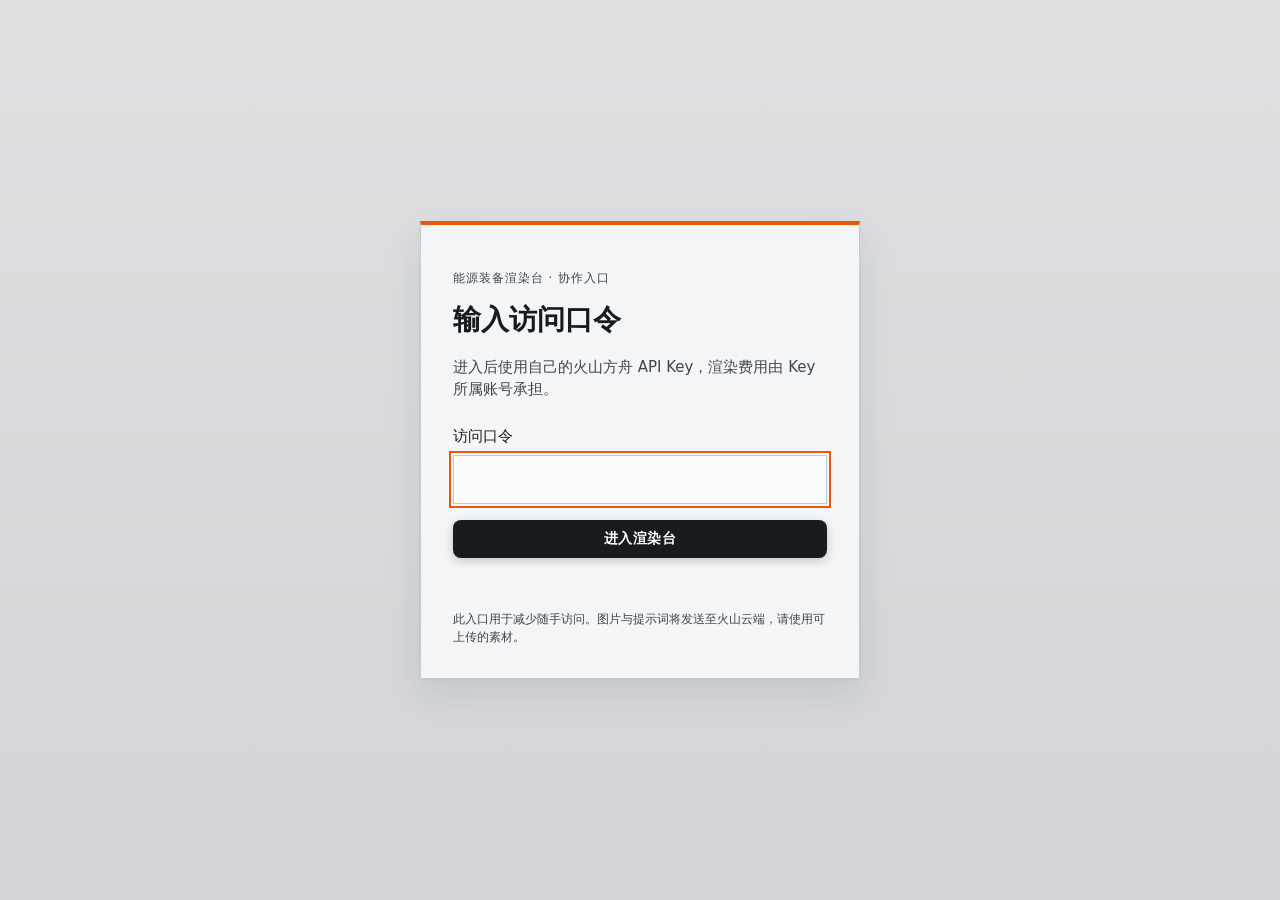
==== index.html @ 20f23c42 "上传区交互修复：主图常驻更换/移除按钮，手动移除后刷新不再自动回填" ====
<!doctype html>
<html lang="zh-CN">
  <head>
    <meta charset="utf-8" />
    <meta name="viewport" content="width=device-width, initial-scale=1" />
    <title>能源装备渲染台</title>
    <link rel="stylesheet" href="./styles.css" />
  <style>body[data-gate="locked"] .console{display:none}</style>
  </head>
  <body data-gate="locked">
    <section class="access-gate" id="accessGate" aria-labelledby="accessTitle">
      <form class="access-card" id="accessForm">
        <p class="access-label">能源装备渲染台 · 协作入口</p>
        <h1 id="accessTitle">输入访问口令</h1>
        <p>进入后使用自己的火山方舟 API Key，渲染费用由 Key 所属账号承担。</p>
        <label for="accessPassword">访问口令</label>
        <input id="accessPassword" type="password" autocomplete="off" required />
        <button id="accessSubmit" class="save-button" type="submit">进入渲染台</button>
        <p id="accessMessage" role="status" aria-live="polite"></p>
        <small>此入口用于减少随手访问。图片与提示词将发送至火山云端，请使用可上传的素材。</small>
      </form>
    </section>
    <div class="console" id="workspace">
      <header class="console-header">
        <div class="brand-text">
          <h1>能源装备工业设计渲染引擎</h1>
          <p class="brand-tagline">Industrial AI Render Console</p>
        </div>
        <div class="header-actions">
          <div class="status">
            <span class="status-dot" id="statusDot"></span>
            <span class="status-text" id="statusText">检测中…</span>
          </div>
          <div class="user-badge" id="userBadge" hidden>
            <span class="user-name" id="userName"></span>
            <button type="button" class="logout-button" id="logoutButton"
              aria-label="退出登录">退出</button>
          </div>
          <button
            class="settings-button"
            id="settingsButton"
            type="button"
            aria-label="设置 API Key 与模型"
            aria-expanded="false"
          >
            <svg class="settings-icon" viewBox="0 0 24 24" fill="none" aria-hidden="true">
              <path d="M12 15.5a3.5 3.5 0 1 0 0-7 3.5 3.5 0 0 0 0 7Z" stroke="currentColor" stroke-width="1.6" stroke-linejoin="round"/>
              <path d="M19.4 15a1.7 1.7 0 0 0 .34 1.87l.06.06a2 2 0 1 1-2.83 2.83l-.06-.06a1.7 1.7 0 0 0-1.87-.34 1.7 1.7 0 0 0-1.03 1.56V21a2 2 0 1 1-4 0v-.09a1.7 1.7 0 0 0-1.11-1.56 1.7 1.7 0 0 0-1.87.34l-.06.06a2 2 0 1 1-2.83-2.83l.06-.06a1.7 1.7 0 0 0 .34-1.87 1.7 1.7 0 0 0-1.56-1.03H3a2 2 0 1 1 0-4h.09a1.7 1.7 0 0 0 1.56-1.11 1.7 1.7 0 0 0-.34-1.87l-.06-.06a2 2 0 1 1 2.83-2.83l.06.06a1.7 1.7 0 0 0 1.87.34h.01a1.7 1.7 0 0 0 1.03-1.56V3a2 2 0 1 1 4 0v.09a1.7 1.7 0 0 0 1.03 1.56 1.7 1.7 0 0 0 1.87-.34l.06-.06a2 2 0 1 1 2.83 2.83l-.06.06a1.7 1.7 0 0 0-.34 1.87v.01a1.7 1.7 0 0 0 1.56 1.03H21a2 2 0 1 1 0 4h-.09a1.7 1.7 0 0 0-1.56 1.03Z" stroke="currentColor" stroke-width="1.5" stroke-linejoin="round"/>
            </svg>
          </button>
        </div>
      </header>

      <section class="settings-panel" id="settingsPanel" hidden aria-label="渲染服务设置">
        <div class="settings-head">
          <h2>渲染服务设置</h2>
          <span id="settingsHint">留空则使用项目 .env 的默认配置</span>
        </div>
        <div class="settings-grid">
          <div class="settings-field">
            <label for="apiKeyInput">API Key</label>
            <div class="key-row">
              <input id="apiKeyInput" type="password" autocomplete="off" spellcheck="false" placeholder="填入后优先使用，留空用 .env" />
              <button type="button" class="key-toggle" id="keyToggle" aria-pressed="false">显示</button>
            </div>
          </div>
          <div class="settings-field">
            <label for="modelSelect">模型</label>
            <select id="modelSelect"></select>
            <p class="settings-note">预设模型开箱即用，下拉选择后默认生效。</p>
          </div>
          <div class="settings-field">
            <label for="customModelInput">自定义模型 ID（可选，填了覆盖下拉）</label>
            <input id="customModelInput" type="text" autocomplete="off" spellcheck="false" placeholder="如 ep-xxxx 或其他模型 ID" />
            <p class="settings-note">任意兼容的模型 ID / 推理接入点可填这里，直接透传给后端。</p>
          </div>
        </div>
        <label class="remember-key" id="rememberKeyRow" hidden>
          <input type="checkbox" id="rememberKey" /> 在此浏览器记住 Key
          <span>默认仅本次页面使用；记住后，同一网站域名下的其他页面代码也可能读取。</span>
        </label>
        <div class="settings-actions">
          <button type="button" class="save-button" id="saveSettings">保存</button>
          <button type="button" class="clear-button" id="clearSettings">清除</button>
          <span class="settings-message" id="settingsMessage"></span>
        </div>
      </section>

      <main class="console-grid">
        <section class="col input-col" aria-label="渲染输入">
          <div class="step">
            <div class="step-head">
              <span class="step-num">1</span>
              <h2>输入模型图</h2>
            </div>
            <div class="dropzone" id="dropzone" tabindex="0" role="button" aria-label="上传模型图">
              <input id="imageInput" type="file" accept="image/png,image/jpeg,image/webp" hidden />
              <img id="previewImage" alt="模型图预览" hidden />
              <div class="dropzone-empty" id="dropzoneEmpty">
                <svg class="dropzone-icon" viewBox="0 0 24 24" fill="none" aria-hidden="true">
                  <path d="M12 16V4m0 0L7 9m5-5 5 5" stroke="currentColor" stroke-width="1.6" stroke-linecap="round" stroke-linejoin="round"/>
                  <path d="M4 15v3a2 2 0 0 0 2 2h12a2 2 0 0 0 2-2v-3" stroke="currentColor" stroke-width="1.6" stroke-linecap="round"/>
                </svg>
                <p id="dropzoneText">拖入 CAD 白模 / 模型截图 / 产品图，或点击选择</p>
                <span class="dropzone-hint">PNG · JPG · WebP · ≤ 50 MB</span>
              </div>
              <div class="dropzone-actions" id="dropzoneActions" hidden>
                <button type="button" class="dropzone-action" id="replaceImage">更换图片</button>
                <button type="button" class="dropzone-action dropzone-action-remove" id="removeImage">移除</button>
              </div>
            </div>
            <p class="input-message" id="inputMessage" hidden></p>

            <div class="ref-gallery" id="galleryStrip" hidden>
              <p class="ref-gallery-title">最近使用<span>点击调入为主图 · 本机自动保留 8 张</span></p>
              <div class="ref-gallery-list" id="galleryList"></div>
            </div>

            <div class="extra-refs">
              <p class="extra-refs-title">附加参考图<span>材质 / 涂装 / 场景气质 · 可选 · 最多 3 张</span></p>
              <div class="extra-ref-dropzone" id="extraRefDropzone" tabindex="0" role="button" aria-label="添加附加参考图">
                <input id="extraRefsInput" type="file" accept="image/png,image/jpeg,image/webp" multiple hidden />
                <svg class="dropzone-icon" viewBox="0 0 24 24" fill="none" aria-hidden="true">
                  <path d="M12 16V4m0 0L7 9m5-5 5 5" stroke="currentColor" stroke-width="1.6" stroke-linecap="round" stroke-linejoin="round"/>
                  <path d="M4 15v3a2 2 0 0 0 2 2h12a2 2 0 0 0 2-2v-3" stroke="currentColor" stroke-width="1.6" stroke-linecap="round"/>
                </svg>
                <p>拖入材质 / 涂装 / 场景参考图，或点击选择</p>
                <span class="dropzone-hint">PNG · JPG · WebP · ≤ 50 MB · 最多 3 张</span>
              </div>
              <div class="extra-refs-list" id="extraRefsList" hidden></div>
              <div class="extra-refs-footer">
                <p class="extra-refs-note">第一张主图是几何权威；附加图只作材质、涂装或场景气质参考，不改变轮廓结构。</p>
                <button type="button" class="extra-refs-clear" id="extraRefsClear" hidden>全部移除</button>
              </div>
            </div>
          </div>

          <div class="step">
            <div class="step-head">
              <span class="step-num">2</span>
              <h2>提示词</h2>
            </div>
            <textarea
              id="prompt"
              rows="4"
              spellcheck="false"
              placeholder="补充你想要的材质、光照或出图风格；留空会使用默认提示词。"
            ></textarea>
            <p class="field-hint">结构比例由系统自动锁定；直接描述想要的材质、光照或场景即可。</p>
            <button type="button" class="avoid-toggle" id="avoidToggle" aria-expanded="false"
              aria-label="展开或收起避免出现的内容">
              避免出现（负面描述，可选）
            </button>
            <div id="avoidPanel" hidden>
              <textarea
                id="avoidPrompt"
                rows="2"
                spellcheck="false"
                placeholder="不希望出现的元素，用顿号分隔。如：人物、车辆、水印花纹、多余的天线、文字标签……"
              ></textarea>
              <p class="field-hint">Seedream 没有独立负向词通道；这里的内容会转成「严格回避」指令并入正向提示词。</p>
            </div>
          </div>
        </section>

        <section class="col output-col" aria-label="渲染与结果">
          <div class="step">
            <div class="step-head">
              <span class="step-num">3</span>
              <h2>渲染</h2>
            </div>
            <div class="quality" id="quality" role="radiogroup" aria-label="输出档位"></div>
            <div class="telemetry" id="telemetry">上传模型图后，按原图比例自动计算输出尺寸</div>
            <div class="render-row">
              <button id="renderButton" class="render-button" type="button" disabled>
                <span class="render-arrow" aria-hidden="true">▶</span>
                <span id="renderLabel">请先上传模型图</span>
              </button>
              <button id="queueAddButton" class="queue-add-button" type="button" disabled
                aria-label="把当前提示词与档位加入批量队列">＋ 加入队列</button>
            </div>
            <div class="queue-strip" id="queueStrip" hidden>
              <p class="queue-title">多变体队列 · 同一张模型图串行出多套方案</p>
              <div class="queue-items" id="queueItems"></div>
              <div class="queue-actions">
                <button id="queueRunButton" class="queue-run-button" type="button" disabled>渲染队列</button>
                <button id="queueClearButton" class="queue-clear-button" type="button" disabled>清空</button>
              </div>
            </div>
          </div>

          <div class="result-block">
            <div class="output-head">
              <h2>渲染结果</h2>
              <span class="job-state" id="jobState">待命</span>
            </div>
            <div class="result" id="resultArea">
              <div class="empty-state">
                <span class="empty-glyph" aria-hidden="true">◫</span>
                <p>结果会显示在这里</p>
                <span>上传模型图，写好提示词，点「开始渲染」；或直接对上传图做局部重绘。</span>
              </div>
            </div>
            <div class="compare-bar" id="compareBar" hidden role="radiogroup" aria-label="结果对比模式">
              <button type="button" data-mode="single" aria-checked="true">单图</button>
              <button type="button" data-mode="slider" aria-checked="false">滑块对比</button>
              <button type="button" data-mode="side" aria-checked="false">并排对比</button>
            </div>
            <div class="result-actions">
              <button id="downloadButton" class="download-button" type="button" hidden>下载图片</button>
              <button id="useAsMainButton" class="download-button use-as-main-button" type="button" hidden
                aria-label="把渲染结果设为新的主图，继续调整后再次渲染">设为主图</button>
              <button id="inpaintButton" class="inpaint-button" type="button"
                aria-label="进入局部重绘模式">🖌 局部重绘</button>
            </div>

            <div class="inpaint-panel" id="inpaintPanel" hidden aria-label="局部重绘">
              <div class="inpaint-toolbar">
                <label class="inpaint-brush-label">笔刷
                  <input type="range" id="inpaintBrush" min="4" max="120" value="28" />
                </label>
                <div class="inpaint-zoom" role="group" aria-label="底图缩放">
                  <button type="button" class="inpaint-tool" id="inpaintZoomOut" aria-label="缩小底图">−</button>
                  <button type="button" class="inpaint-zoom-label" id="inpaintZoomReset" title="恢复适应窗口大小">适应</button>
                  <button type="button" class="inpaint-tool" id="inpaintZoomIn" aria-label="放大底图">＋</button>
                </div>
                <button type="button" class="inpaint-tool" id="inpaintUndo">撤销</button>
                <button type="button" class="inpaint-tool" id="inpaintClear">清空</button>
                <button type="button" class="inpaint-tool" id="inpaintImport">导入蒙版</button>
                <input id="inpaintImportInput" type="file" accept="image/png,image/jpeg,image/webp" hidden />
              </div>
              <div class="inpaint-stage" id="inpaintStage">
                <div class="inpaint-canvas-wrap" id="inpaintWrap">
                  <img id="inpaintBaseImage" alt="局部重绘底图" draggable="false" />
                  <canvas id="inpaintCanvas"></canvas>
                </div>
              </div>
              <p class="field-hint">在图上涂抹要重做的区域（红色半透明），可放大后细涂（Ctrl + 滚轮或工具栏缩放）；
                也可以导入黑白蒙版图（白色 = 重绘区，可用 Krita / PS 绘制导出，尺寸需与底图一致）。
                未涂抹区域保证像素不变。</p>
              <textarea
                id="inpaintInstruction"
                rows="2"
                spellcheck="false"
                placeholder="描述这块区域要改成什么。如：换成海工灰耐候涂层、只改这扇门的颜色、去掉这根天线……"
              ></textarea>
              <div class="inpaint-actions">
                <button id="inpaintRunButton" class="inpaint-run-button" type="button">开始局部重绘</button>
                <button id="inpaintSaveButton" class="inpaint-save-button" type="button" hidden>合成结果存入历史</button>
                <button id="inpaintExitButton" class="inpaint-exit-button" type="button">返回普通视图</button>
                <span class="inpaint-state" id="inpaintState"></span>
              </div>
            </div>
          </div>

          <div class="history-block">
            <button class="history-toggle" id="historyToggle" type="button" aria-expanded="false"
              aria-label="展开或收起渲染历史">
              <span>渲染历史</span>
              <span class="history-count" id="historyCount"></span>
              <span class="history-chevron" aria-hidden="true">⌄</span>
            </button>
            <div class="history-panel" id="historyPanel" hidden>
              <div class="history-toolbar">
                <label class="history-autosave">
                  <input type="checkbox" id="historyAutosave" checked />
                  <span id="historyStorageLabel">自动保存到本机 data/renders</span>
                </label>
                <button type="button" class="history-refresh" id="historyRefresh">刷新</button>
              </div>
              <div class="history-list" id="historyList">
                <p class="history-empty">展开后自动加载最近的渲染记录。</p>
              </div>
              <p class="history-message" id="historyMessage" hidden></p>
            </div>
          </div>
        </section>
      </main>
    </div>

    <div class="lightbox" id="lightbox" aria-hidden="true">
      <button class="lightbox-close" id="lightboxClose" type="button" aria-label="关闭预览">×</button>
      <img id="lightboxImage" alt="渲染结果放大预览" />
    </div>

    <script type="module" src="./app-core.js"></script>
  </body>
</html>
---- styles.css ----
/* ============================================================
   能源装备渲染台 —— 工程图纸 × 精密仪器面板
   地面：锌灰图纸底；面板：受光铝板；强调：工业信号橙。
   标题与眉标：Bahnschrift（DIN 1451 数字版，Windows 自带）；
   数据读数：等宽；正文：系统无衬线。
   ============================================================ */

:root {
  /* 材料 */
  --bg: #dee0e2;            /* 锌灰地面 */
  --bg-deep: #d2d4d7;
  --surface: #f4f5f6;       /* 面板 */
  --surface-2: #fbfcfc;     /* 浮起层 / 输入 */
  --fill: #e9ebec;          /* 内嵌区 */
  --fill-2: #dfe2e4;        /* 内嵌 hover */
  --line: #c6cacd;          /* 发丝线 */
  --grid: rgba(25, 28, 31, 0.05);

  /* 墨色 */
  --ink: #191c1f;
  --ink-2: #40454b;
  --muted: #70767d;
  --muted-2: #90959b;

  /* 信号 */
  --accent: #e8590c;        /* 工业信号橙 */
  --accent-hover: #f06413;
  --accent-deep: #c74a08;
  --ok: #2f9e44;
  --red: #d63939;

  --shadow-card: 0 1px 2px rgba(25, 28, 31, 0.05), 0 14px 36px rgba(25, 28, 31, 0.09);
  --edge-light: inset 0 1px 0 rgba(255, 255, 255, 0.85);
  --sans: -apple-system, BlinkMacSystemFont, "Segoe UI", system-ui, sans-serif;
  --din: "Bahnschrift", "Bahnschrift SemiBold", "DIN Alternate", "Franklin Gothic Medium", "Arial Narrow", var(--sans);
  --mono: "Cascadia Mono", "SF Mono", ui-monospace, "Consolas", monospace;
}

* {
  box-sizing: border-box;
}

/* hidden 属性必须赢过任何 display 规则：
   没有这条，写了 display:flex 的面板（历史/局部重绘/对比条）会无视
   hidden 直接显示出来。 */
[hidden] {
  display: none !important;
}

html,
body {
  margin: 0;
  padding: 0;
}

body {
  background: linear-gradient(180deg, var(--bg) 0%, var(--bg-deep) 100%) fixed;
  color: var(--ink);
  font-family: var(--sans);
  font-size: 15px;
  line-height: 1.5;
  min-height: 100vh;
  -webkit-font-smoothing: antialiased;
  text-rendering: optimizeLegibility;
}

.console {
  max-width: 1280px;
  margin: 0 auto;
  padding: 44px 22px 72px;
}

/* 静态协作入口沿用仪器面板的边框、字体与信号色。 */
.access-gate { min-height: 100vh; display: grid; place-items: center; padding: 24px; }
.access-card { width: min(100%, 440px); padding: 32px; border: 1px solid var(--line); border-top: 4px solid var(--accent); background: var(--surface); box-shadow: var(--shadow-card); }
.access-label { font-family: var(--din); color: var(--muted); font-size: 12px; letter-spacing: .08em; }
.access-card h1 { font-family: var(--din); font-size: 28px; margin: 12px 0; }
.access-card p, .access-card small { color: var(--ink-2); }
.access-card label { display: block; margin-top: 24px; }
.access-card input { display: block; width: 100%; margin: 8px 0 16px; padding: 12px; background: var(--surface-2); border: 1px solid var(--line); color: var(--ink); font: inherit; }
.access-card button { width: 100%; }
.access-card #accessMessage { color: var(--red); min-height: 1.5em; }
.access-card small { display: block; font-size: 12px; }
.remember-key { display: flex; flex-wrap: wrap; align-items: center; gap: 8px; margin-top: 16px; font-size: 13px; }
.remember-key span { width: 100%; color: var(--muted); font-size: 12px; }
.static-notice { color: var(--ink-2); font-size: 12px; padding: 12px 0; border-bottom: 1px solid var(--line); }
.result-recovery { display: block; margin-top: 12px; color: var(--accent-deep); }

/* ---------- 页眉：图纸标题栏 ---------- */

.console-header {
  display: flex;
  align-items: flex-end;
  justify-content: space-between;
  gap: 24px;
  padding-bottom: 18px;
  margin-bottom: 26px;
  border-bottom: 1px solid var(--ink);
  position: relative;
}

/* 底线上的刻度：像卡尺一样均分 */
.console-header::after {
  content: "";
  position: absolute;
  left: 0;
  right: 0;
  bottom: -5px;
  height: 4px;
  background-image: linear-gradient(90deg, var(--line) 1px, transparent 1px);
  background-size: 64px 4px;
  pointer-events: none;
}

/* 中文大标题下的英文名称牌行 */
.brand-tagline {
  margin: 7px 0 0;
  font-family: var(--din);
  font-size: 11.5px;
  font-weight: 600;
  letter-spacing: 0.22em;
  text-transform: uppercase;
  color: var(--muted);
}

.brand-text h1 {
  margin: 0;
  font-family: var(--din);
  font-size: 34px;
  font-weight: 600;
  letter-spacing: 0.01em;
  line-height: 1.05;
  color: var(--accent);
}

/* ---------- 头部右侧：仪器状态读数 + 设置 ---------- */

.header-actions {
  display: flex;
  align-items: center;
  gap: 10px;
}

.status {
  display: flex;
  align-items: center;
  gap: 9px;
  font-family: var(--mono);
  font-size: 12px;
  color: var(--ink-2);
  padding: 8px 14px;
  border-radius: 6px;
  background: var(--surface-2);
  border: 1px solid var(--line);
  box-shadow: var(--edge-light);
  white-space: nowrap;
}

.status-dot {
  width: 8px;
  height: 8px;
  border-radius: 50%;
  background: var(--muted-2);
  box-shadow: 0 0 0 3px rgba(25, 28, 31, 0.06);
}

.status-dot.ok {
  background: var(--ok);
  box-shadow: 0 0 0 3px rgba(47, 158, 68, 0.16);
}

.status-dot.warn {
  background: var(--red);
  box-shadow: 0 0 0 3px rgba(214, 57, 57, 0.16);
}

.settings-button {
  display: grid;
  place-items: center;
  width: 38px;
  height: 38px;
  border: 1px solid var(--line);
  border-radius: 6px;
  background: var(--surface-2);
  color: var(--ink-2);
  cursor: pointer;
  box-shadow: var(--edge-light);
  transition: background 0.15s ease, color 0.15s ease, transform 0.05s ease;
}

.settings-button:hover {
  background: var(--fill);
  color: var(--ink);
}

.settings-button:active {
  transform: scale(0.94);
}

.settings-button[aria-expanded="true"] {
  border-color: var(--accent);
  color: var(--accent);
  background: rgba(232, 89, 12, 0.07);
}

.settings-icon {
  width: 20px;
  height: 20px;
}

/* 登录用户徽标 + 退出按钮（认证模式由 initAuth 显示，单人本机模式始终隐藏） */
.user-badge {
  display: flex;
  align-items: center;
  gap: 8px;
  padding: 4px 6px 4px 14px;
  border-radius: 6px;
  background: var(--surface-2);
  border: 1px solid var(--line);
  box-shadow: var(--edge-light);
  white-space: nowrap;
}

.user-badge .user-name {
  font-family: var(--mono);
  font-size: 12px;
  color: var(--ink-2);
}

.user-badge .logout-button {
  padding: 5px 10px;
  border: 1px solid var(--line);
  border-radius: 5px;
  background: var(--surface);
  color: var(--ink-2);
  font-size: 12px;
  cursor: pointer;
  transition: background 0.15s ease, color 0.15s ease;
}

.user-badge .logout-button:hover {
  background: var(--fill);
  color: var(--ink);
}


/* ---------- 设置面板 ---------- */

.settings-panel {
  margin: -8px 0 24px;
  padding: 22px 24px 20px;
  background: var(--surface);
  border: 1px solid var(--line);
  border-radius: 12px;
  box-shadow: var(--edge-light), var(--shadow-card);
  animation: panel-in 0.18s ease;
}

@keyframes panel-in {
  from { opacity: 0; transform: translateY(-6px); }
  to { opacity: 1; transform: none; }
}

/* 兼容旧动画名 */
.settings-in {
  animation: panel-in 0.18s ease;
}

.settings-head {
  display: flex;
  align-items: baseline;
  justify-content: space-between;
  gap: 12px;
  margin-bottom: 16px;
}

.settings-head h2 {
  margin: 0;
  font-family: var(--din);
  font-size: 15px;
  font-weight: 600;
  letter-spacing: 0.02em;
}

.settings-head span {
  font-size: 12.5px;
  color: var(--muted);
}

.settings-grid {
  display: grid;
  grid-template-columns: repeat(2, minmax(0, 1fr));
  gap: 16px;
}

.settings-field {
  display: flex;
  flex-direction: column;
  gap: 7px;
}

.settings-field label {
  font-family: var(--din);
  font-size: 12px;
  font-weight: 600;
  letter-spacing: 0.08em;
  color: var(--ink-2);
}

.settings-field input,
.settings-field select {
  width: 100%;
  height: 40px;
  padding: 0 14px;
  border: 1px solid var(--line);
  border-radius: 8px;
  background: var(--surface-2);
  color: var(--ink);
  font-family: var(--sans);
  font-size: 14px;
  transition: border-color 0.15s ease, box-shadow 0.15s ease;
}

.settings-field input:focus,
.settings-field select:focus {
  outline: none;
  border-color: var(--accent);
  box-shadow: 0 0 0 3px rgba(232, 89, 12, 0.18);
}

.settings-field input::placeholder {
  color: var(--muted-2);
}

.settings-note {
  margin: 0;
  font-size: 12px;
  color: var(--muted);
  line-height: 1.45;
}

.key-row {
  display: flex;
  gap: 8px;
}

.key-row input {
  flex: 1;
  min-width: 0;
}

.key-toggle {
  flex: none;
  height: 40px;
  padding: 0 16px;
  border: 1px solid var(--line);
  border-radius: 8px;
  background: var(--fill);
  color: var(--ink-2);
  font-family: var(--sans);
  font-size: 13px;
  font-weight: 500;
  cursor: pointer;
  transition: background 0.15s ease, color 0.15s ease;
}

.key-toggle:hover {
  background: var(--fill-2);
  color: var(--ink);
}

.settings-actions {
  display: flex;
  align-items: center;
  gap: 10px;
  margin-top: 18px;
}

.save-button,
.clear-button {
  border: 1px solid transparent;
  border-radius: 8px;
  font-family: var(--din);
  font-size: 13.5px;
  font-weight: 600;
  letter-spacing: 0.04em;
  padding: 9px 24px;
  cursor: pointer;
  transition: background 0.15s ease, box-shadow 0.15s ease;
}

.save-button {
  background: var(--ink);
  color: #fff;
  box-shadow: 0 3px 10px rgba(25, 28, 31, 0.22);
}

.save-button:hover {
  background: #2b3036;
}

.clear-button {
  background: transparent;
  border-color: var(--line);
  color: var(--ink-2);
}

.clear-button:hover {
  background: var(--fill);
  color: var(--ink);
}

.settings-message {
  font-size: 12.5px;
  color: var(--muted);
  margin-left: 4px;
}

.settings-message.error {
  color: var(--red);
}

/* ---------- 主网格：左右两块面板 ---------- */

.console-grid {
  display: grid;
  grid-template-columns: minmax(0, 1fr) minmax(0, 1fr);
  gap: 22px;
  align-items: stretch;
}

.col {
  position: relative;
  display: flex;
  flex-direction: column;
  gap: 26px;
  background: var(--surface);
  border: 1px solid var(--line);
  border-radius: 12px;
  padding: 26px;
  box-shadow: var(--edge-light), var(--shadow-card);
}

/* 角部刻位标记：左上 / 右下 */
.col::before,
.col::after {
  content: "";
  position: absolute;
  width: 14px;
  height: 14px;
  pointer-events: none;
}

.col::before {
  top: 7px;
  left: 7px;
  border-top: 2px solid var(--line);
  border-left: 2px solid var(--line);
}

.col::after {
  bottom: 7px;
  right: 7px;
  border-bottom: 2px solid var(--line);
  border-right: 2px solid var(--line);
}

/* ---------- 步骤 ---------- */

.step {
  display: flex;
  flex-direction: column;
}

.step-head {
  display: flex;
  align-items: center;
  gap: 10px;
  margin-bottom: 12px;
  padding-bottom: 8px;
  border-bottom: 1px solid var(--fill-2);
}

.step-num {
  display: grid;
  place-items: center;
  min-width: 22px;
  height: 22px;
  padding: 0 5px;
  font-family: var(--mono);
  font-size: 11.5px;
  font-weight: 700;
  color: var(--accent);
  background: rgba(232, 89, 12, 0.08);
  border: 1px solid rgba(232, 89, 12, 0.25);
  border-radius: 4px;
}

.step-head h2 {
  margin: 0;
  font-family: var(--din);
  font-size: 15.5px;
  font-weight: 600;
  letter-spacing: 0.02em;
}

/* ---------- 上传区：坐标纸上的模型 ---------- */

.dropzone {
  position: relative;
  display: grid;
  place-items: center;
  min-height: 210px;
  border: 1.5px dashed var(--line);
  border-radius: 10px;
  background-color: var(--fill);
  background-image:
    linear-gradient(var(--grid) 1px, transparent 1px),
    linear-gradient(90deg, var(--grid) 1px, transparent 1px);
  background-size: 22px 22px;
  cursor: pointer;
  transition: border-color 0.2s ease, background-color 0.2s ease;
}

.dropzone:hover,
.dropzone:focus-visible {
  border-color: var(--accent);
  outline: none;
}

.dropzone.dragover {
  border-color: var(--accent);
  background-color: rgba(232, 89, 12, 0.05);
}

.dropzone-empty {
  display: flex;
  flex-direction: column;
  align-items: center;
  gap: 10px;
  text-align: center;
  padding: 26px;
}

.dropzone-icon {
  width: 30px;
  height: 30px;
  color: var(--muted-2);
}

.dropzone-empty p {
  margin: 2px 0 0;
  font-size: 14px;
  color: var(--ink-2);
}

.dropzone-hint {
  font-family: var(--mono);
  font-size: 11.5px;
  letter-spacing: 0.04em;
  color: var(--muted-2);
}

.dropzone img {
  max-width: 100%;
  max-height: 340px;
  object-fit: contain;
  border-radius: 6px;
  box-shadow: 0 4px 18px rgba(25, 28, 31, 0.18);
}

/* 图片在框内时的常驻操作条：更换 / 移除（不用猜着点图） */
.dropzone-actions {
  position: absolute;
  left: 50%;
  bottom: 14px;
  transform: translateX(-50%);
  display: flex;
  gap: 10px;
  z-index: 2;
}

.dropzone-action {
  padding: 7px 16px;
  border: 1px solid var(--line);
  border-radius: 8px;
  background: var(--surface-2);
  box-shadow: 0 2px 10px rgba(25, 28, 31, 0.22);
  font-family: var(--sans);
  font-size: 12.5px;
  font-weight: 500;
  color: var(--ink-2);
  cursor: pointer;
}

.dropzone-action:hover {
  color: var(--accent);
  border-color: var(--accent);
}

.dropzone-action-remove:hover {
  color: var(--red);
  border-color: var(--red);
  background: rgba(214, 57, 57, 0.06);
}

.input-message {
  margin: 10px 0 0;
  font-size: 13px;
  color: var(--red);
}

/* ---------- 提示词 ---------- */

textarea {
  width: 100%;
  resize: vertical;
  min-height: 120px;
  padding: 14px 16px;
  border: 1px solid var(--line);
  border-radius: 10px;
  background: var(--surface-2);
  color: var(--ink);
  font-family: var(--sans);
  font-size: 14px;
  line-height: 1.6;
  transition: border-color 0.15s ease, box-shadow 0.15s ease;
}

textarea:focus {
  outline: none;
  border-color: var(--accent);
  box-shadow: 0 0 0 3px rgba(232, 89, 12, 0.18);
}

textarea::placeholder {
  color: var(--muted-2);
}

/* 主提示词框给足书写空间 */
#prompt {
  min-height: 220px;
}

.field-hint {
  margin: 10px 0 0;
  font-size: 12.5px;
  color: var(--muted);
}

/* ---------- 档位：机械分段盘 ---------- */

.quality {
  display: inline-flex;
  gap: 3px;
  padding: 3px;
  background: var(--fill);
  border: 1px solid var(--line);
  border-radius: 9px;
  align-self: flex-start;
  box-shadow: inset 0 1px 3px rgba(25, 28, 31, 0.07);
}

.quality button {
  appearance: none;
  border: none;
  background: transparent;
  color: var(--ink-2);
  font-family: var(--din);
  font-size: 13.5px;
  font-weight: 500;
  letter-spacing: 0.03em;
  padding: 7px 18px;
  border-radius: 6px;
  cursor: pointer;
  transition: background 0.15s ease, box-shadow 0.15s ease, color 0.15s ease;
}

.quality button em {
  font-family: var(--mono);
  font-style: normal;
  font-size: 11px;
  color: var(--muted-2);
  margin-left: 6px;
}

.quality button.active {
  background: var(--surface-2);
  color: var(--ink);
  box-shadow: 0 1px 3px rgba(25, 28, 31, 0.16), var(--edge-light);
}

.quality button.active em {
  color: var(--accent);
}

/* ---------- 遥测：仪表读数条 ---------- */

.telemetry {
  margin: 14px 0 0;
  padding: 9px 12px 9px 14px;
  border-left: 3px solid var(--accent);
  border-radius: 0 6px 6px 0;
  background: var(--fill);
  font-family: var(--mono);
  font-size: 12px;
  letter-spacing: 0.02em;
  color: var(--muted);
  word-break: break-all;
}

/* ---------- 渲染按钮：信号橙主控 ---------- */

.render-row {
  display: flex;
  gap: 10px;
  margin-top: 18px;
}

.render-row .render-button {
  flex: 1;
  margin-top: 0;
}

.render-button {
  display: flex;
  align-items: center;
  justify-content: center;
  gap: 9px;
  width: 100%;
  margin-top: 18px;
  padding: 14px 24px;
  border: none;
  border-radius: 9px;
  background: linear-gradient(180deg, var(--accent-hover), var(--accent) 55%, var(--accent-deep));
  color: #fff;
  font-family: var(--din);
  font-size: 16px;
  font-weight: 600;
  letter-spacing: 0.06em;
  cursor: pointer;
  box-shadow:
    inset 0 1px 0 rgba(255, 255, 255, 0.28),
    0 5px 16px rgba(199, 74, 8, 0.32);
  transition: filter 0.15s ease, transform 0.05s ease, box-shadow 0.15s ease;
}

.render-button:hover:not(:disabled) {
  filter: brightness(1.06);
  box-shadow:
    inset 0 1px 0 rgba(255, 255, 255, 0.28),
    0 7px 20px rgba(199, 74, 8, 0.38);
}

.render-button:active:not(:disabled) {
  transform: scale(0.985);
}

.render-button:disabled {
  background: var(--fill-2);
  color: var(--muted-2);
  cursor: not-allowed;
  box-shadow: none;
}

.render-arrow {
  font-size: 10px;
}

/* ---------- 结果区 ---------- */

.result-block {
  display: flex;
  flex-direction: column;
  flex: 1;
  min-height: 0;
}

.output-head {
  display: flex;
  align-items: center;
  justify-content: space-between;
  margin-bottom: 12px;
}

.output-head h2 {
  margin: 0;
  font-family: var(--din);
  font-size: 15.5px;
  font-weight: 600;
  letter-spacing: 0.02em;
}

.job-state {
  font-family: var(--mono);
  font-size: 12px;
  letter-spacing: 0.05em;
  color: var(--muted);
}

.result {
  flex: 1;
  min-height: 260px;
  display: grid;
  place-items: center;
  border: 1px solid var(--line);
  border-radius: 10px;
  background-color: var(--fill);
  background-image:
    linear-gradient(var(--grid) 1px, transparent 1px),
    linear-gradient(90deg, var(--grid) 1px, transparent 1px);
  background-size: 22px 22px;
  overflow: hidden;
}

.result img {
  max-width: 100%;
  max-height: 56vh;
  object-fit: contain;
  cursor: zoom-in;
  box-shadow: 0 6px 24px rgba(25, 28, 31, 0.2);
}

.empty-state {
  display: flex;
  flex-direction: column;
  align-items: center;
  gap: 6px;
  text-align: center;
  padding: 32px;
  color: var(--muted);
}

.empty-glyph {
  font-size: 26px;
  color: var(--line);
  margin-bottom: 4px;
}

.empty-state p {
  margin: 0;
  font-size: 14px;
  color: var(--ink-2);
  font-weight: 500;
}

.empty-state span {
  font-size: 12.5px;
}

.empty-state-error p {
  color: var(--red);
}

/* ---------- 结果操作行：下载 / 局部重绘 ---------- */

.result-actions {
  display: flex;
  gap: 10px;
  margin-top: 12px;
}

.result-actions .download-button {
  width: auto;
  flex: 1;
  margin-top: 0;
}

.download-button {
  width: 100%;
  margin-top: 12px;
  padding: 11px 20px;
  border: none;
  border-radius: 9px;
  background: var(--ink);
  color: #fff;
  font-family: var(--din);
  font-size: 14px;
  font-weight: 500;
  letter-spacing: 0.05em;
  cursor: pointer;
  transition: background 0.15s ease;
}

.download-button:hover {
  background: #2b3036;
}

/* 设为主图：与下载并排的次级动作，描边弱一档 */
.result-actions .use-as-main-button {
  background: transparent;
  color: var(--ink);
  border: 1px solid var(--line);
  transition: background 0.15s ease, border-color 0.15s ease;
}

.result-actions .use-as-main-button:hover {
  background: rgba(25, 28, 31, 0.05);
  border-color: var(--muted);
}

.inpaint-button {
  flex: 1;
  padding: 11px 20px;
  border: 1px solid var(--accent);
  border-radius: 9px;
  background: transparent;
  color: var(--accent);
  font-family: var(--din);
  font-size: 14px;
  font-weight: 500;
  letter-spacing: 0.05em;
  cursor: pointer;
  transition: background 0.15s ease, color 0.15s ease;
}

.inpaint-button:hover:not(:disabled) {
  background: rgba(232, 89, 12, 0.08);
}

.inpaint-button:disabled {
  border-color: var(--line);
  color: var(--muted-2);
  cursor: not-allowed;
}

/* ---------- 局部重绘面板 ---------- */

.inpaint-panel {
  margin-top: 14px;
  padding: 16px;
  background: var(--fill);
  border: 1px solid var(--line);
  border-radius: 10px;
  display: flex;
  flex-direction: column;
  gap: 12px;
  animation: panel-in 0.18s ease;
}

.inpaint-toolbar {
  display: flex;
  align-items: center;
  flex-wrap: wrap;
  gap: 8px;
}

.inpaint-brush-label {
  display: flex;
  align-items: center;
  gap: 8px;
  font-family: var(--din);
  font-size: 12.5px;
  font-weight: 500;
  letter-spacing: 0.04em;
  color: var(--ink-2);
}

.inpaint-brush-label input {
  accent-color: var(--accent);
  width: 120px;
}

.inpaint-tool {
  padding: 6px 14px;
  border: 1px solid var(--line);
  border-radius: 7px;
  background: var(--surface-2);
  color: var(--ink-2);
  font-family: var(--sans);
  font-size: 12.5px;
  font-weight: 500;
  cursor: pointer;
  transition: background 0.15s ease, color 0.15s ease;
}

.inpaint-tool:hover:not(:disabled) {
  color: var(--ink);
  background: var(--surface);
}

.inpaint-tool:disabled {
  opacity: 0.55;
  cursor: not-allowed;
}

/* 底图缩放组：− / 百分比（点按复位为适应）/ ＋ */
.inpaint-zoom {
  display: flex;
  align-items: center;
  gap: 4px;
}

.inpaint-zoom .inpaint-tool {
  padding: 6px 10px;
  font-family: var(--mono);
}

.inpaint-zoom-label {
  min-width: 52px;
  padding: 6px 8px;
  border: 1px solid var(--line);
  border-radius: 7px;
  background: var(--fill);
  color: var(--ink-2);
  font-family: var(--mono);
  font-size: 12px;
  letter-spacing: 0.02em;
  cursor: pointer;
  transition: background 0.15s ease, color 0.15s ease;
}

.inpaint-zoom-label:hover {
  color: var(--ink);
  background: var(--fill-2);
}

.inpaint-panel textarea {
  /* 面板底色偏灰,指令框必须用亮底才能与背景区分开 */
  background: var(--surface-2);
  min-height: 72px;
}

/* 舞台是滚动视口；实际尺寸由内层 wrap 承载（JS 按原图 × 适应比例 × 倍率设定）。
   margin:auto 让放大后居中仍能滚动到四角（grid 居中会裁掉左上溢出）。 */
.inpaint-stage {
  position: relative;
  display: flex;
  overflow: auto;
  min-height: 200px;
  scrollbar-width: thin;
}

.inpaint-canvas-wrap {
  position: relative;
  margin: auto;
  flex: 0 0 auto;
  line-height: 0;
}

.inpaint-stage img {
  display: block;
  width: 100%;
  height: 100%;
  border-radius: 6px;
  box-shadow: 0 6px 24px rgba(25, 28, 31, 0.2);
}

.inpaint-stage canvas {
  position: absolute;
  inset: 0;
  cursor: crosshair;
  touch-action: none;
}

.inpaint-actions {
  display: flex;
  align-items: center;
  flex-wrap: wrap;
  gap: 10px;
}

.inpaint-run-button,
.inpaint-save-button,
.inpaint-exit-button {
  border: 1px solid transparent;
  border-radius: 8px;
  font-family: var(--din);
  font-size: 13.5px;
  font-weight: 600;
  letter-spacing: 0.04em;
  padding: 9px 20px;
  cursor: pointer;
  transition: background 0.15s ease, color 0.15s ease, border-color 0.15s ease;
}

.inpaint-run-button {
  background: linear-gradient(180deg, var(--accent-hover), var(--accent) 55%, var(--accent-deep));
  color: #fff;
  box-shadow: inset 0 1px 0 rgba(255, 255, 255, 0.28), 0 4px 12px rgba(199, 74, 8, 0.3);
}

.inpaint-run-button:hover:not(:disabled) {
  filter: brightness(1.06);
}

.inpaint-run-button:disabled {
  background: var(--fill-2);
  color: var(--muted-2);
  cursor: not-allowed;
  box-shadow: none;
}

.inpaint-save-button {
  background: var(--surface-2);
  border-color: var(--line);
  color: var(--accent);
}

.inpaint-save-button:hover {
  background: rgba(232, 89, 12, 0.07);
}

.inpaint-exit-button {
  background: transparent;
  color: var(--muted);
}

.inpaint-exit-button:hover:not(:disabled) {
  color: var(--ink);
  background: var(--fill-2);
}

.inpaint-exit-button:disabled {
  opacity: 0.55;
  cursor: not-allowed;
}

.inpaint-state {
  font-family: var(--mono);
  font-size: 12px;
  color: var(--muted);
}

.inpaint-state.error {
  color: var(--red);
}

/* ---------- 对比视图：滑块 / 并排 ---------- */

.compare-bar {
  display: inline-flex;
  gap: 2px;
  padding: 3px;
  margin-top: 12px;
  background: var(--fill);
  border: 1px solid var(--line);
  border-radius: 9px;
  align-self: flex-start;
  box-shadow: inset 0 1px 3px rgba(25, 28, 31, 0.07);
}

.compare-bar button {
  appearance: none;
  border: none;
  background: transparent;
  color: var(--ink-2);
  font-family: var(--din);
  font-size: 13px;
  font-weight: 500;
  letter-spacing: 0.03em;
  padding: 6px 14px;
  border-radius: 6px;
  cursor: pointer;
  transition: background 0.15s ease, box-shadow 0.15s ease, color 0.15s ease;
}

.compare-bar button.active {
  background: var(--surface-2);
  color: var(--ink);
  box-shadow: 0 1px 3px rgba(25, 28, 31, 0.16);
}

.compare-slider {
  position: relative;
  width: 100%;
  overflow: hidden;
  border-radius: 6px;
  cursor: ew-resize;
  touch-action: none;
  user-select: none;
  -webkit-user-select: none;
  box-shadow: 0 6px 24px rgba(25, 28, 31, 0.2);
}

.compare-slider .compare-base {
  display: block;
  max-width: 100%;
  max-height: 56vh;
  height: auto;
}

.compare-overlay {
  position: absolute;
  top: 0;
  left: 0;
  bottom: 0;
  width: 50%;
  overflow: hidden;
}

.compare-overlay img {
  position: absolute;
  top: 0;
  left: 0;
  max-width: none;
  max-height: none;
  height: auto;
}

.compare-handle {
  position: absolute;
  top: 0;
  bottom: 0;
  width: 2px;
  background: var(--accent);
  transform: translateX(-50%);
  box-shadow: 0 0 8px rgba(25, 28, 31, 0.45);
}

.compare-grip {
  position: absolute;
  top: 50%;
  left: 50%;
  transform: translate(-50%, -50%);
  width: 34px;
  height: 34px;
  border-radius: 50%;
  background: var(--surface-2);
  border: 1px solid var(--line);
  color: var(--ink);
  display: grid;
  place-items: center;
  font-size: 15px;
  box-shadow: 0 2px 10px rgba(25, 28, 31, 0.35);
}

.compare-tag {
  position: absolute;
  top: 10px;
  z-index: 1;
  font-family: var(--mono);
  font-size: 11px;
  letter-spacing: 0.08em;
  color: #fff;
  background: rgba(25, 28, 31, 0.62);
  padding: 3px 10px;
  border-radius: 4px;
  pointer-events: none;
}

.compare-tag.left { left: 10px; }
.compare-tag.right { right: 10px; }

.compare-side {
  display: flex;
  gap: 10px;
  align-items: center;
  justify-content: center;
  width: 100%;
}

.compare-figure {
  margin: 0;
  flex: 1;
  min-width: 0;
  display: flex;
  flex-direction: column;
  align-items: center;
  gap: 6px;
}

.compare-figure img {
  max-width: 100%;
  max-height: 52vh;
  object-fit: contain;
  border-radius: 6px;
  cursor: zoom-in;
  box-shadow: 0 6px 24px rgba(25, 28, 31, 0.2);
}

.compare-figure figcaption {
  font-family: var(--mono);
  font-size: 11.5px;
  letter-spacing: 0.06em;
  color: var(--muted);
}

/* ---------- 队列 ---------- */

.queue-add-button {
  flex: none;
  padding: 0 22px;
  border: 1px solid var(--line);
  border-radius: 9px;
  background: var(--surface-2);
  color: var(--ink-2);
  font-family: var(--din);
  font-size: 14px;
  font-weight: 500;
  letter-spacing: 0.04em;
  cursor: pointer;
  transition: border-color 0.15s ease, color 0.15s ease, background 0.15s ease;
}

.queue-add-button:hover:not(:disabled) {
  border-color: var(--accent);
  color: var(--accent);
  background: rgba(232, 89, 12, 0.06);
}

.queue-add-button:disabled {
  opacity: 0.55;
  cursor: not-allowed;
}

.queue-strip {
  margin-top: 14px;
  padding: 14px 16px;
  background: var(--fill);
  border: 1px solid var(--line);
  border-radius: 10px;
}

.queue-title {
  margin: 0 0 10px;
  font-family: var(--din);
  font-size: 12px;
  font-weight: 600;
  letter-spacing: 0.06em;
  color: var(--muted);
}

.queue-items {
  display: flex;
  flex-wrap: wrap;
  gap: 8px;
}

.queue-chip {
  display: inline-flex;
  align-items: center;
  gap: 8px;
  max-width: 100%;
  padding: 6px 8px 6px 12px;
  background: var(--surface-2);
  border: 1px solid var(--line);
  border-radius: 7px;
  font-size: 12.5px;
}

.queue-chip b {
  font-family: var(--mono);
  color: var(--accent);
  font-weight: 700;
}

.queue-chip i {
  font-style: normal;
  color: var(--ink-2);
  max-width: 180px;
  overflow: hidden;
  text-overflow: ellipsis;
  white-space: nowrap;
}

.queue-chip em {
  font-style: normal;
  color: var(--muted-2);
  font-family: var(--mono);
  font-size: 11px;
}

.queue-chip button {
  width: 20px;
  height: 20px;
  border: none;
  border-radius: 4px;
  background: var(--fill-2);
  color: var(--ink-2);
  font-size: 13px;
  line-height: 1;
  cursor: pointer;
  display: grid;
  place-items: center;
}

.queue-chip button:hover:not(:disabled) {
  background: rgba(214, 57, 57, 0.14);
  color: var(--red);
}

.queue-actions {
  display: flex;
  gap: 10px;
  margin-top: 12px;
}

.queue-run-button {
  padding: 8px 18px;
  border: none;
  border-radius: 8px;
  background: var(--ink);
  color: #fff;
  font-family: var(--din);
  font-size: 13.5px;
  font-weight: 600;
  letter-spacing: 0.04em;
  cursor: pointer;
  transition: background 0.15s ease;
}

.queue-run-button:hover:not(:disabled) {
  background: #2b3036;
}

.queue-run-button:disabled {
  background: var(--fill-2);
  color: var(--muted-2);
  cursor: not-allowed;
}

.queue-clear-button {
  padding: 8px 16px;
  border: 1px solid var(--line);
  border-radius: 8px;
  background: transparent;
  color: var(--ink-2);
  font-family: var(--sans);
  font-size: 13.5px;
  font-weight: 500;
  cursor: pointer;
}

.queue-clear-button:hover:not(:disabled) {
  background: var(--fill-2);
}

.queue-clear-button:disabled {
  opacity: 0.55;
  cursor: not-allowed;
}

/* ---------- 附加参考图 ---------- */

.extra-refs {
  margin-top: 14px;
}

.extra-refs-title {
  display: flex;
  align-items: baseline;
  gap: 8px;
  margin: 0 0 8px;
  font-family: var(--din);
  font-size: 13px;
  font-weight: 600;
  letter-spacing: 0.04em;
  color: var(--ink);
}

.extra-refs-title span {
  font-family: var(--mono);
  font-size: 11px;
  font-weight: 400;
  letter-spacing: 0.02em;
  color: var(--muted-2);
}

.extra-refs-list {
  display: flex;
  flex-wrap: wrap;
  gap: 10px;
  margin-top: 10px;
}

.extra-refs-list[hidden] {
  display: none;
}

.extra-ref-item {
  position: relative;
  width: 96px;
  height: 72px;
}

.extra-ref-item img {
  width: 100%;
  height: 100%;
  object-fit: cover;
  border-radius: 6px;
  background: var(--surface-2);
  border: 1px solid var(--line);
  box-shadow: 0 3px 10px rgba(25, 28, 31, 0.12);
}

.extra-ref-item button {
  position: absolute;
  top: -7px;
  right: -7px;
  width: 22px;
  height: 22px;
  border: 1px solid var(--line);
  border-radius: 50%;
  background: var(--surface-2);
  color: var(--ink-2);
  font-size: 13px;
  line-height: 1;
  cursor: pointer;
  display: grid;
  place-items: center;
  transition: background 0.15s ease, color 0.15s ease;
}

.extra-ref-item button:hover {
  border-color: var(--red);
  background: var(--red);
  color: #fff;
}

/* 添加区：与主上传区完全同一套规则（虚线 / 网格 / fill 底 / 圆角），只是高度压缩 */
.extra-ref-dropzone {
  display: flex;
  flex-direction: column;
  align-items: center;
  justify-content: center;
  gap: 6px;
  min-height: 96px;
  padding: 14px 16px;
  border: 1.5px dashed var(--line);
  border-radius: 10px;
  background-color: var(--fill);
  background-image:
    linear-gradient(var(--grid) 1px, transparent 1px),
    linear-gradient(90deg, var(--grid) 1px, transparent 1px);
  background-size: 22px 22px;
  cursor: pointer;
  text-align: center;
  transition: border-color 0.2s ease, background-color 0.2s ease;
}

.extra-ref-dropzone:hover,
.extra-ref-dropzone:focus-visible {
  border-color: var(--accent);
  outline: none;
}

.extra-ref-dropzone.dragover {
  border-color: var(--accent);
  background-color: rgba(232, 89, 12, 0.05);
}

.extra-ref-dropzone[hidden] {
  display: none;
}

.extra-ref-dropzone p {
  margin: 2px 0 0;
  font-size: 14px;
  color: var(--ink-2);
}

.extra-ref-dropzone .dropzone-icon {
  width: 20px;
  height: 20px;
}

.extra-refs-footer {
  display: flex;
  align-items: center;
  justify-content: space-between;
  gap: 12px;
  margin-top: 10px;
}

.extra-refs-clear {
  flex-shrink: 0;
  padding: 7px 14px;
  border: 1px solid var(--line);
  border-radius: 8px;
  background: var(--surface-2);
  font-family: var(--sans);
  font-size: 12.5px;
  font-weight: 500;
  color: var(--muted);
  cursor: pointer;
  transition: background 0.15s ease, color 0.15s ease, border-color 0.15s ease;
}

.extra-refs-clear:hover {
  color: var(--red);
  border-color: var(--red);
  background: rgba(214, 57, 57, 0.06);
}

.extra-refs-note {
  margin: 0;
  font-size: 12px;
  line-height: 1.45;
  color: var(--muted);
}

/* ---------- 最近使用图库 ---------- */

.ref-gallery {
  margin-top: 12px;
}

.ref-gallery[hidden] {
  display: none;
}

.ref-gallery-title {
  display: flex;
  align-items: baseline;
  gap: 8px;
  margin: 0 0 2px;
  font-family: var(--din);
  font-size: 13px;
  font-weight: 600;
  letter-spacing: 0.04em;
  color: var(--ink);
}

.ref-gallery-title span {
  font-family: var(--mono);
  font-size: 11px;
  font-weight: 400;
  letter-spacing: 0.02em;
  color: var(--muted-2);
}

/* 横向缩略图带：条目定宽不换行，超宽横向滚动 */
.ref-gallery-list {
  display: flex;
  gap: 10px;
  overflow-x: auto;
  padding: 7px 2px;
  scrollbar-width: thin;
}

.ref-gallery-item {
  position: relative;
  flex: 0 0 auto;
  width: 84px;
  height: 63px;
}

.ref-gallery-pick {
  display: block;
  width: 100%;
  height: 100%;
  padding: 0;
  border: 1px solid var(--line);
  border-radius: 6px;
  background: var(--surface-2);
  overflow: hidden;
  cursor: pointer;
  transition: border-color 0.15s ease, box-shadow 0.15s ease;
}

.ref-gallery-pick img {
  display: block;
  width: 100%;
  height: 100%;
  object-fit: cover;
}

.ref-gallery-pick:hover {
  border-color: var(--accent);
  box-shadow: 0 3px 10px rgba(25, 28, 31, 0.14);
}

.ref-gallery-remove {
  position: absolute;
  top: -7px;
  right: -7px;
  width: 22px;
  height: 22px;
  border: 1px solid var(--line);
  border-radius: 50%;
  background: var(--surface-2);
  color: var(--ink-2);
  font-size: 13px;
  line-height: 1;
  cursor: pointer;
  display: grid;
  place-items: center;
}

.ref-gallery-remove:hover {
  border-color: var(--red);
  background: var(--red);
  color: #fff;
}

/* ---------- 避免出现 ---------- */

.avoid-toggle {
  display: block;
  width: 100%;
  margin-top: 10px;
  padding: 11px 14px;
  border: 1px solid var(--line);
  border-radius: 10px;
  background: var(--fill);
  color: var(--ink-2);
  font-family: var(--din);
  font-size: 13px;
  font-weight: 500;
  letter-spacing: 0.03em;
  text-align: left;
  cursor: pointer;
  transition: background 0.15s ease, color 0.15s ease, border-color 0.15s ease;
}

.avoid-toggle:hover,
.avoid-toggle[aria-expanded="true"] {
  background: var(--fill-2);
  color: var(--ink);
}

.avoid-toggle[aria-expanded="true"] {
  border-color: var(--accent);
  color: var(--accent);
}

#avoidPanel {
  margin-top: 10px;
}

#avoidPanel textarea {
  min-height: 64px;
}

/* ---------- 渲染历史 ---------- */

.history-block {
  display: flex;
  flex-direction: column;
}

.history-toggle {
  display: flex;
  align-items: center;
  gap: 8px;
  width: 100%;
  padding: 12px 4px;
  border: none;
  border-top: 1px solid var(--fill-2);
  background: transparent;
  font-family: var(--din);
  font-size: 14px;
  font-weight: 600;
  letter-spacing: 0.03em;
  color: var(--ink);
  cursor: pointer;
}

.history-count {
  min-width: 20px;
  height: 20px;
  padding: 0 6px;
  border-radius: 4px;
  background: var(--accent);
  color: #fff;
  font-family: var(--mono);
  font-size: 11px;
  font-weight: 700;
  display: grid;
  place-items: center;
}

.history-chevron {
  margin-left: auto;
  color: var(--muted-2);
  font-size: 16px;
  transition: transform 0.18s ease;
}

.history-toggle.open .history-chevron {
  transform: rotate(180deg);
}

.history-panel {
  display: flex;
  flex-direction: column;
  gap: 12px;
  padding: 14px 16px;
  background: var(--fill);
  border: 1px solid var(--line);
  border-radius: 10px;
  animation: panel-in 0.18s ease;
}

.history-toolbar {
  display: flex;
  align-items: center;
  justify-content: space-between;
  gap: 10px;
}

.history-autosave {
  display: flex;
  align-items: center;
  gap: 7px;
  font-size: 12.5px;
  color: var(--ink-2);
  cursor: pointer;
}

.history-autosave input {
  accent-color: var(--accent);
  width: 15px;
  height: 15px;
}

.history-refresh {
  padding: 6px 14px;
  border: 1px solid var(--line);
  border-radius: 7px;
  background: var(--surface-2);
  color: var(--ink-2);
  font-family: var(--sans);
  font-size: 12.5px;
  font-weight: 500;
  cursor: pointer;
}

.history-refresh:hover {
  background: var(--surface);
  color: var(--ink);
}

.history-list {
  display: flex;
  flex-direction: column;
  gap: 8px;
  max-height: 420px;
  overflow-y: auto;
}

.history-empty {
  margin: 4px 0;
  font-size: 12.5px;
  color: var(--muted);
}

.history-item {
  display: flex;
  gap: 12px;
  padding: 10px;
  background: var(--surface-2);
  border: 1px solid var(--fill-2);
  border-radius: 8px;
  transition: border-color 0.15s ease;
}

.history-item:hover {
  border-color: var(--line);
}

.history-thumb {
  flex: none;
  width: 88px;
  height: 66px;
  object-fit: cover;
  border-radius: 5px;
  background: var(--fill-2);
  cursor: zoom-in;
}

.history-meta {
  flex: 1;
  min-width: 0;
  display: flex;
  flex-direction: column;
  gap: 4px;
}

.history-title {
  margin: 0;
  font-family: var(--mono);
  font-size: 11.5px;
  letter-spacing: 0.02em;
  color: var(--ink-2);
}

/* 归属标注：渲染人 + Key 来源（认证模式的新记录才有） */
.history-owner {
  font-size: 10.5px;
  color: var(--muted);
}

.history-prompt {
  margin: 0;
  font-size: 12px;
  color: var(--muted);
  line-height: 1.45;
  overflow: hidden;
  text-overflow: ellipsis;
  white-space: nowrap;
}

.history-actions {
  display: flex;
  flex-wrap: wrap;
  gap: 6px;
  margin-top: 2px;
}

.history-actions button {
  padding: 4px 10px;
  border: 1px solid var(--line);
  border-radius: 6px;
  background: transparent;
  color: var(--ink-2);
  font-family: var(--sans);
  font-size: 12px;
  font-weight: 500;
  cursor: pointer;
  transition: background 0.15s ease, color 0.15s ease, border-color 0.15s ease;
}

.history-actions button:hover {
  background: var(--surface);
  color: var(--ink);
  border-color: var(--muted-2);
}

.history-message {
  margin: 0;
  font-family: var(--mono);
  font-size: 12px;
  color: var(--muted);
}

.history-message.error {
  color: var(--red);
}

/* ---------- 放大预览 lightbox ---------- */

.lightbox {
  position: fixed;
  inset: 0;
  z-index: 100;
  display: none;
  place-items: center;
  padding: 48px;
  background: rgba(16, 18, 20, 0.78);
  backdrop-filter: blur(10px);
  -webkit-backdrop-filter: blur(10px);
  cursor: zoom-out;
}

.lightbox.open {
  display: grid;
}

.lightbox img {
  max-width: 92vw;
  max-height: 88vh;
  object-fit: contain;
  border-radius: 6px;
  box-shadow: 0 24px 72px rgba(0, 0, 0, 0.5);
}

.lightbox-close {
  position: absolute;
  top: 20px;
  right: 24px;
  width: 40px;
  height: 40px;
  border: 1px solid rgba(255, 255, 255, 0.25);
  border-radius: 50%;
  background: rgba(255, 255, 255, 0.14);
  color: #fff;
  font-size: 22px;
  line-height: 1;
  cursor: pointer;
  display: grid;
  place-items: center;
  transition: background 0.15s ease;
}

.lightbox-close:hover {
  background: rgba(255, 255, 255, 0.28);
}

/* ---------- 响应式 / 可访问性 ---------- */

:focus-visible {
  outline: 2px solid var(--accent);
  outline-offset: 2px;
}

@media (max-width: 860px) {
  .settings-grid {
    grid-template-columns: 1fr;
  }

  .console-grid {
    grid-template-columns: minmax(0, 1fr);
  }

  .col { min-width: 0; padding: 18px; }
  .step, .step-head, .history-meta { min-width: 0; }
  .history-title, .history-prompt { overflow-wrap: anywhere; }
  .header-actions, .settings-actions { flex-wrap: wrap; }
  .settings-head { flex-wrap: wrap; }
  .dropzone img { max-width: 100%; }

  .console {
    padding: 30px 14px 56px;
  }

  .console-header {
    flex-direction: column;
    align-items: flex-start;
    gap: 14px;
  }

  .brand-text h1 {
    font-size: 27px;
  }
}

@media (prefers-reduced-motion: reduce) {
  * {
    transition: none !important;
    animation: none !important;
  }
}
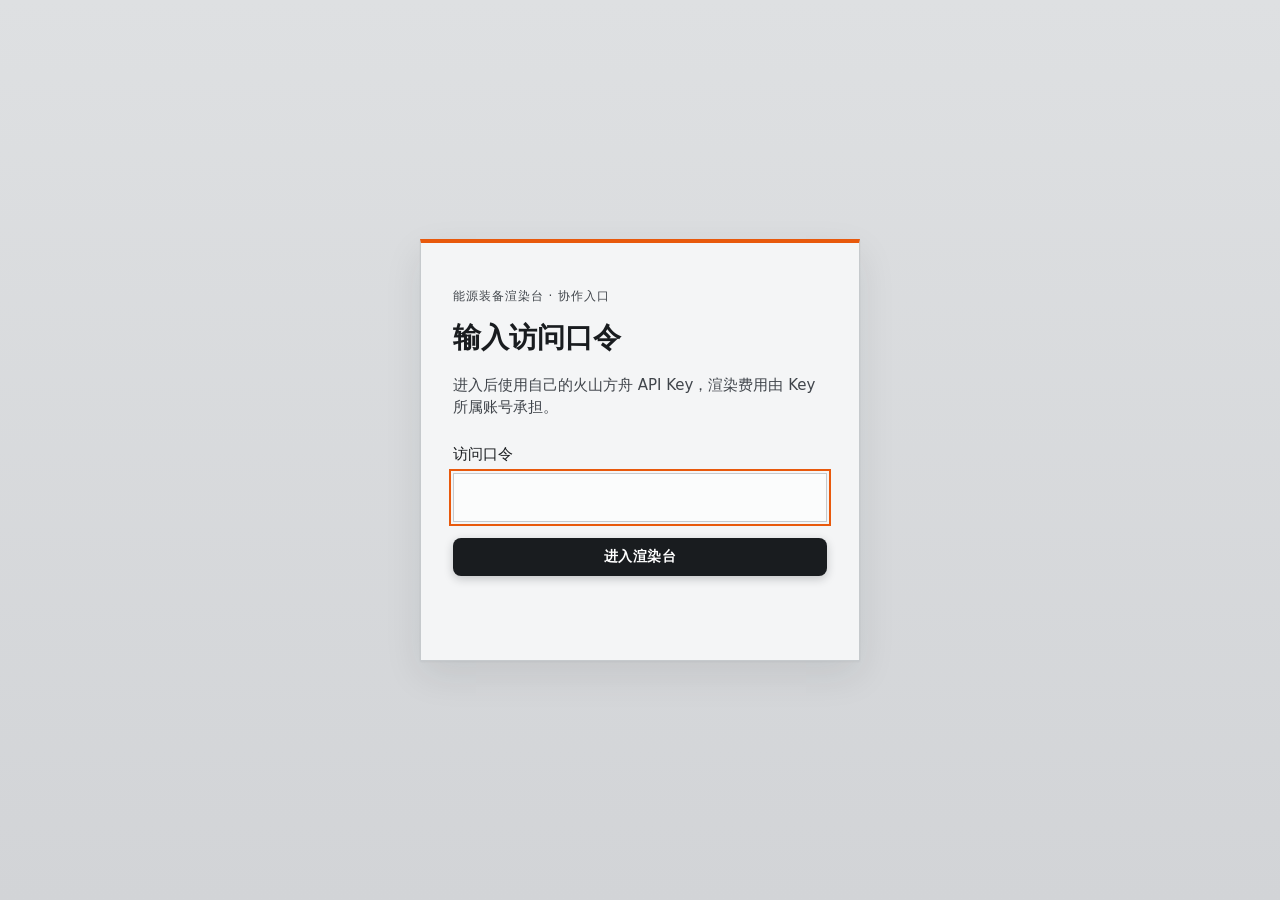
==== commit b633d660: "入口页去掉云端提示脚注" ====
--- a/index.html
+++ b/index.html
@@ -17,7 +17,6 @@
         <input id="accessPassword" type="password" autocomplete="off" required />
         <button id="accessSubmit" class="save-button" type="submit">进入渲染台</button>
         <p id="accessMessage" role="status" aria-live="polite"></p>
-        <small>此入口用于减少随手访问。图片与提示词将发送至火山云端，请使用可上传的素材。</small>
       </form>
     </section>
     <div class="console" id="workspace">
--- a/styles.css
+++ b/styles.css
@@ -83,7 +83,6 @@
 .access-card small { display: block; font-size: 12px; }
 .remember-key { display: flex; flex-wrap: wrap; align-items: center; gap: 8px; margin-top: 16px; font-size: 13px; }
 .remember-key span { width: 100%; color: var(--muted); font-size: 12px; }
-.static-notice { color: var(--ink-2); font-size: 12px; padding: 12px 0; border-bottom: 1px solid var(--line); }
 .result-recovery { display: block; margin-top: 12px; color: var(--accent-deep); }
 
 /* ---------- 页眉：图纸标题栏 ---------- */
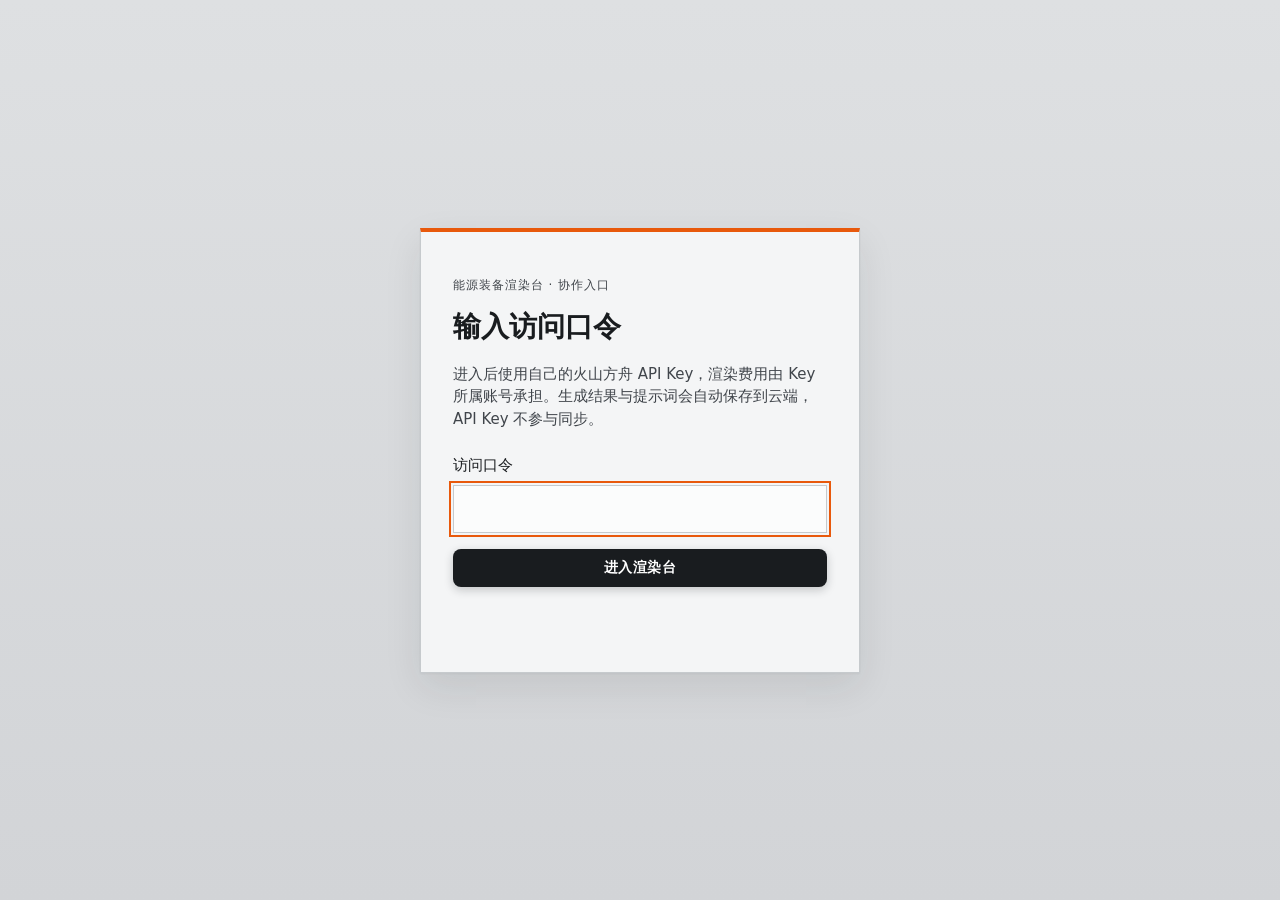
==== commit 09952502: "fix: remove team account panel and public admin navigation" ====
--- a/index.html
+++ b/index.html
@@ -12,7 +12,7 @@
       <form class="access-card" id="accessForm">
         <p class="access-label">能源装备渲染台 · 协作入口</p>
         <h1 id="accessTitle">输入访问口令</h1>
-        <p>进入后使用自己的火山方舟 API Key，渲染费用由 Key 所属账号承担。</p>
+        <p>进入后使用自己的火山方舟 API Key，渲染费用由 Key 所属账号承担。生成结果与提示词会自动保存到云端，API Key 不参与同步。</p>
         <label for="accessPassword">访问口令</label>
         <input id="accessPassword" type="password" autocomplete="off" required />
         <button id="accessSubmit" class="save-button" type="submit">进入渲染台</button>
--- a/styles.css
+++ b/styles.css
@@ -1507,6 +1507,26 @@
   color: #fff;
 }
 
+.extra-ref-item[data-shared] {
+  height: auto;
+}
+
+.extra-ref-item[data-shared] img {
+  height: 72px;
+  object-fit: contain;
+  cursor: zoom-in;
+}
+
+.extra-ref-item label {
+  display: flex;
+  align-items: center;
+  gap: 3px;
+  margin-top: 6px;
+  font-size: 11px;
+  white-space: nowrap;
+  color: var(--ink-2);
+}
+
 /* 添加区：与主上传区完全同一套规则（虚线 / 网格 / fill 底 / 圆角），只是高度压缩 */
 .extra-ref-dropzone {
   display: flex;
@@ -1917,6 +1937,22 @@
   border-color: var(--muted-2);
 }
 
+.history-details {
+  margin-top: 6px;
+  font-size: 12px;
+  color: var(--ink-2);
+}
+
+.history-details summary {
+  cursor: pointer;
+}
+
+.history-details p {
+  white-space: pre-wrap;
+  overflow-wrap: anywhere;
+  line-height: 1.6;
+}
+
 .history-message {
   margin: 0;
   font-family: var(--mono);
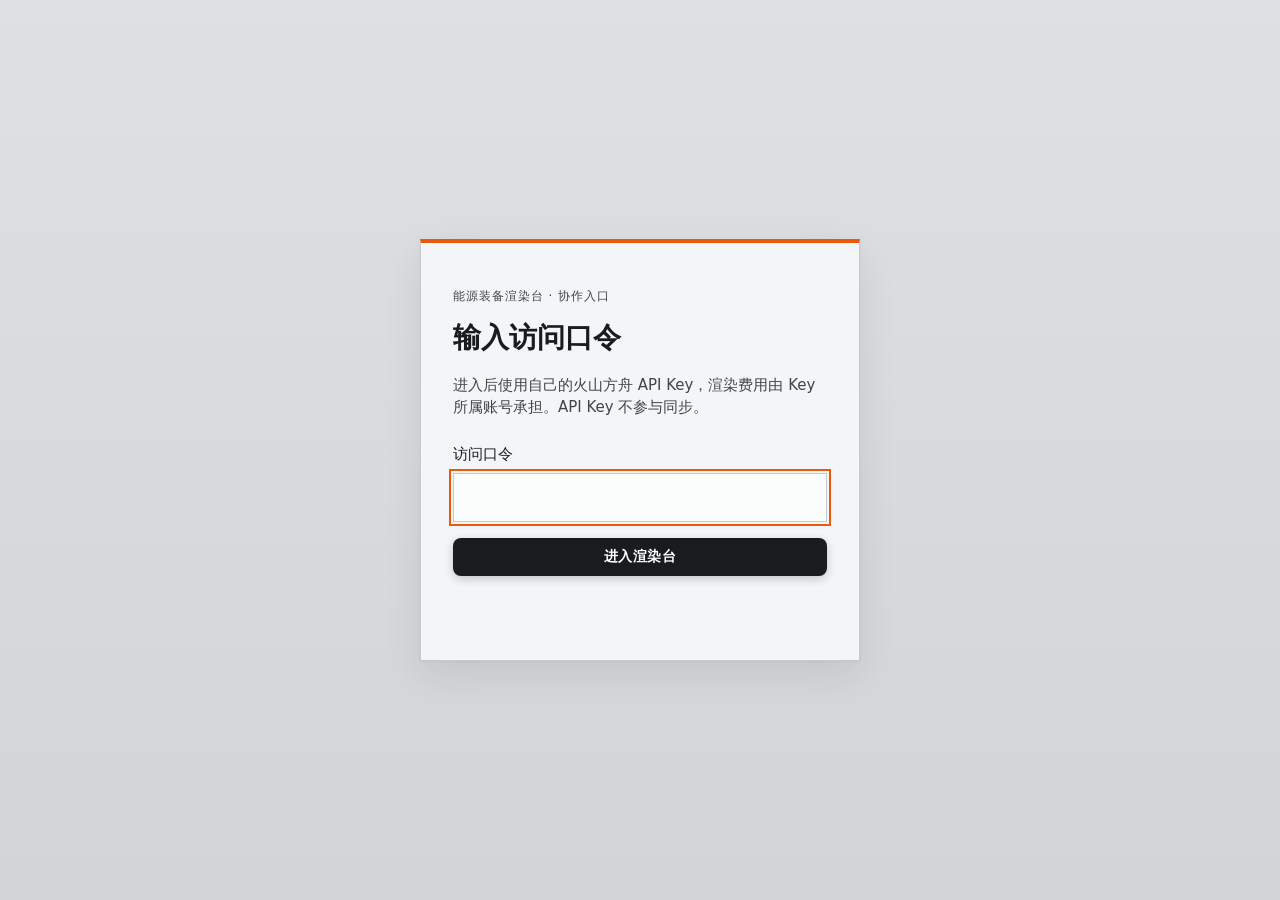
==== commit 5f965e1c: "fix: simplify access gate description" ====
--- a/index.html
+++ b/index.html
@@ -12,7 +12,7 @@
       <form class="access-card" id="accessForm">
         <p class="access-label">能源装备渲染台 · 协作入口</p>
         <h1 id="accessTitle">输入访问口令</h1>
-        <p>进入后使用自己的火山方舟 API Key，渲染费用由 Key 所属账号承担。生成结果与提示词会自动保存到云端，API Key 不参与同步。</p>
+        <p>进入后使用自己的火山方舟 API Key，渲染费用由 Key 所属账号承担。API Key 不参与同步。</p>
         <label for="accessPassword">访问口令</label>
         <input id="accessPassword" type="password" autocomplete="off" required />
         <button id="accessSubmit" class="save-button" type="submit">进入渲染台</button>
@@ -22,7 +22,7 @@
     <div class="console" id="workspace">
       <header class="console-header">
         <div class="brand-text">
-          <h1>能源装备工业设计渲染引擎</h1>
+          <h1>能源装备工业设计渲染平台</h1>
           <p class="brand-tagline">Industrial AI Render Console</p>
         </div>
         <div class="header-actions">
@@ -263,7 +263,7 @@
               <div class="history-toolbar">
                 <label class="history-autosave">
                   <input type="checkbox" id="historyAutosave" checked />
-                  <span id="historyStorageLabel">自动保存到本机 data/renders</span>
+                  <span id="historyStorageLabel">自动保存到服务器</span>
                 </label>
                 <button type="button" class="history-refresh" id="historyRefresh">刷新</button>
               </div>
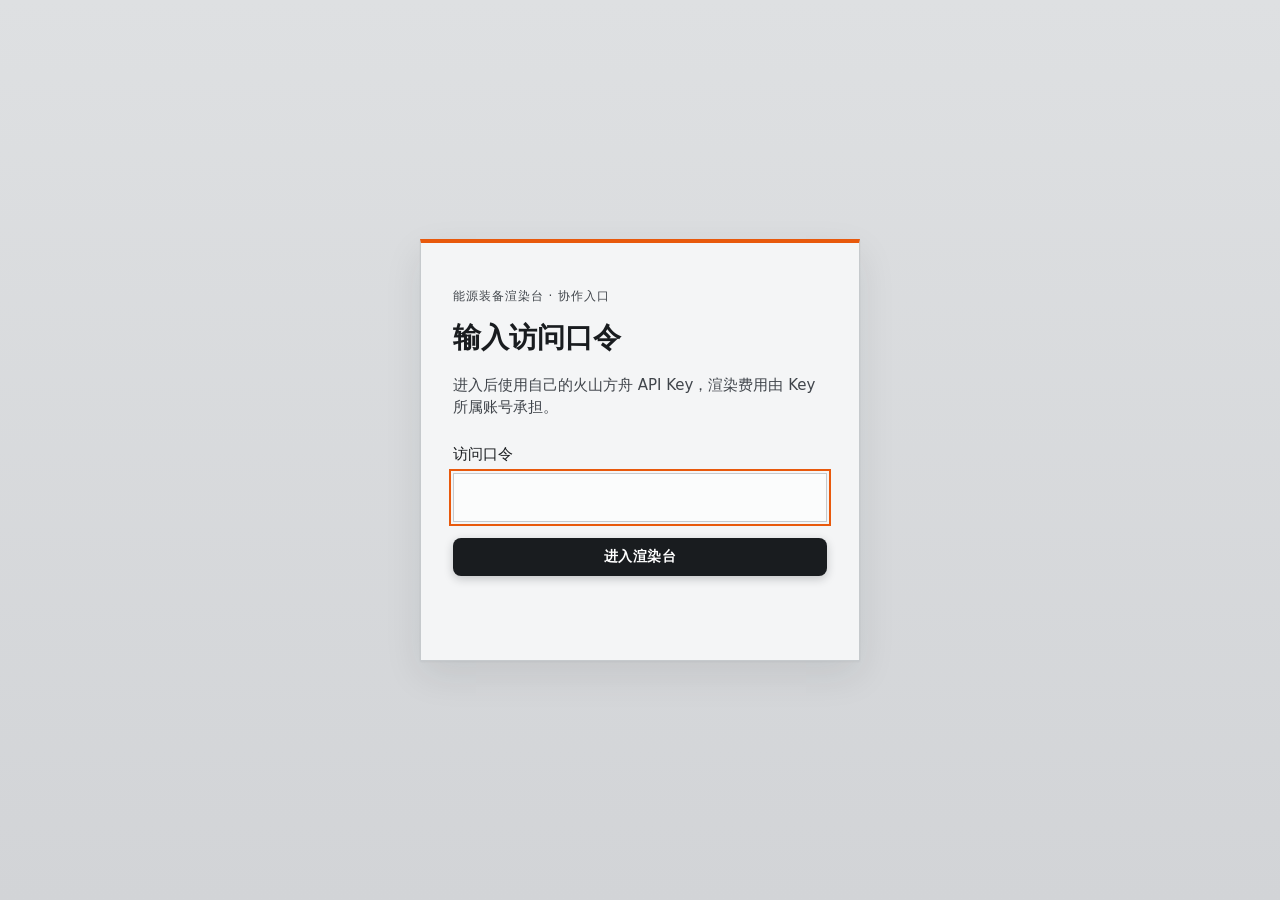
==== commit 969c4bd6: "fix: shorten access gate API key description" ====
--- a/index.html
+++ b/index.html
@@ -12,7 +12,7 @@
       <form class="access-card" id="accessForm">
         <p class="access-label">能源装备渲染台 · 协作入口</p>
         <h1 id="accessTitle">输入访问口令</h1>
-        <p>进入后使用自己的火山方舟 API Key，渲染费用由 Key 所属账号承担。API Key 不参与同步。</p>
+        <p>进入后使用自己的火山方舟 API Key，渲染费用由 Key 所属账号承担。</p>
         <label for="accessPassword">访问口令</label>
         <input id="accessPassword" type="password" autocomplete="off" required />
         <button id="accessSubmit" class="save-button" type="submit">进入渲染台</button>
